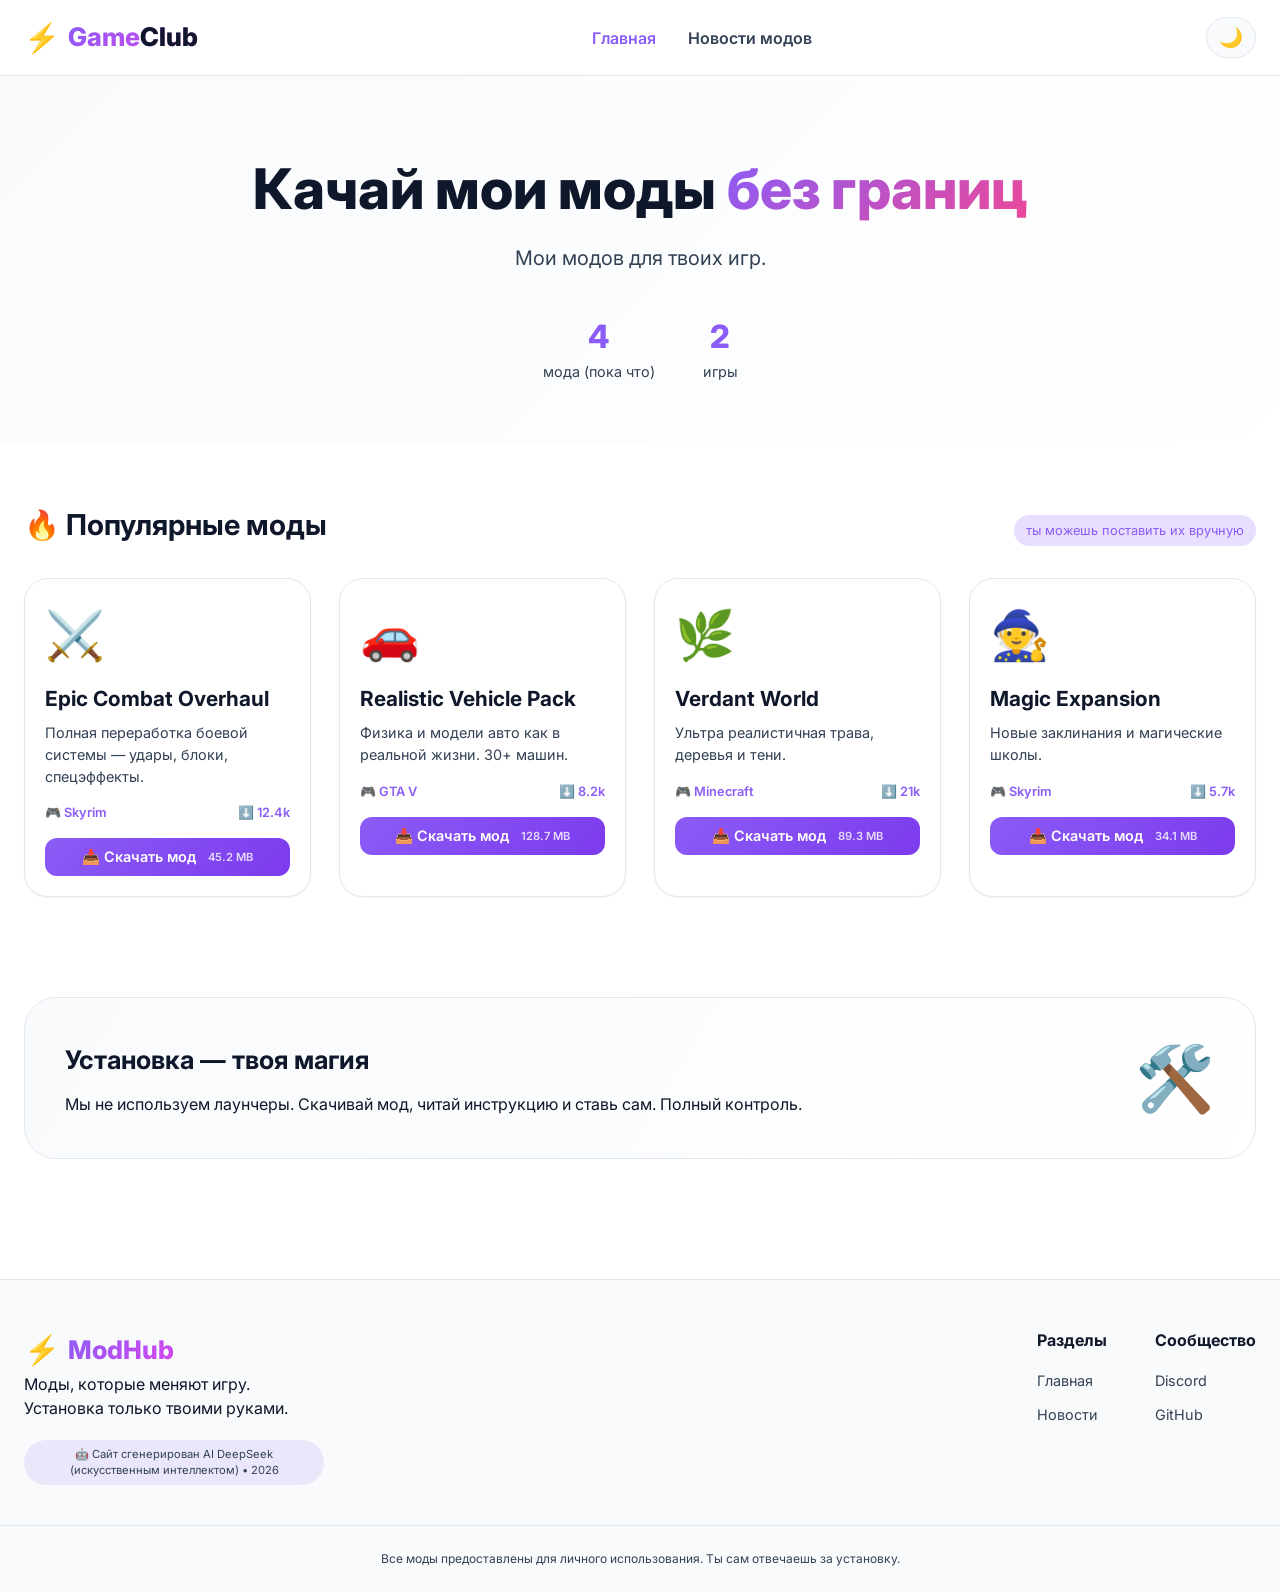
==== index.html @ 38d7b383 "Add files via upload" ====
<!DOCTYPE html>
<html lang="ru">
<head>
    <meta charset="UTF-8">
    <meta name="viewport" content="width=device-width, initial-scale=1.0, viewport-fit=cover">
    <title>Game Club — современные моды для игр</title>
    <link rel="stylesheet" href="style.css">
    <link href="https://fonts.googleapis.com/css2?family=Inter:opsz,wght@14..32,300;14..32,400;14..32,600;14..32,700;14..32,800&display=swap" rel="stylesheet">
</head>
<body>

    <!-- Хедер с меню сверху -->
    <header class="header">
        <div class="container header__inner">
            <div class="logo">
                <span class="logo__icon">⚡</span>
                <span class="logo__text">Game<span class="logo__accent">Club</span></span>
            </div>
            <nav class="nav">
                <ul class="nav__list">
                    <li><a href="#" class="nav__link active" data-page="home">Главная</a></li>
                    <li><a href="#" class="nav__link" data-page="news">Новости модов</a></li>
                </ul>
            </nav>
            <div class="header__actions">
                <button class="theme-toggle" id="themeToggle" aria-label="Сменить тему">🌙</button>
                <button class="mobile-menu-btn" id="mobileMenuBtn" aria-label="Меню">☰</button>
            </div>
        </div>
    </header>

    <!-- Основной контент -->
    <main id="app">
        <!-- Главная страница -->
        <div id="home-page" class="page active">
            <section class="hero">
                <div class="container">
                    <div class="hero__content">
                        <h1 class="hero__title">Качай мои моды <span class="gradient-text">без границ</span></h1>
                        <p class="hero__desc">Мои модов для твоих игр.</p>
                        <div class="hero__stats">
                            <div class="stat"><span class="stat__number">4</span> <span class="stat__label">мода (пока что)</span></div>
                            <div class="stat"><span class="stat__number">2</span> <span class="stat__label">игры</span></div>
                        </div>
                    </div>
                </div>
            </section>
            <section class="featured-mods">
                <div class="container">
                    <div class="section-header">
                        <h2 class="section-title">🔥 Популярные моды</h2>
                        <span class="section-badge">ты можешь поставить их вручную</span>
                    </div>
                    <div class="mods-grid" id="modsGrid">
                        <!-- Карточки модов будут загружены через JS -->
                    </div>
                </div>
            </section>

            <section class="info-banner">
                <div class="container">
                    <div class="banner-card">
                        <div class="banner__text">
                            <h3>Установка — твоя магия</h3>
                            <p>Мы не используем лаунчеры. Скачивай мод, читай инструкцию и ставь сам. Полный контроль.</p>
                        </div>
                        <div class="banner__icon">🛠️</div>
                    </div>
                </div>
            </section>
        </div>

        <!-- НОВОСТНАЯ страница -->
        <div id="news-page" class="page">
            <section class="news-section">
                <div class="container">
                    <div class="section-header">
                        <h2 class="section-title">📰 Новости модов</h2>
                    </div>
                    <div class="news-grid" id="newsGrid">
                        <!-- Новости подгружаются из JS -->
                    </div>
                </div>
            </section>
        </div>
    </main>

    <!-- Футер -->
    <footer class="footer">
        <div class="container footer__inner">
            <div class="footer__info">
                <div class="logo logo--small">
                    <span class="logo__icon">⚡</span>
                    <span class="logo__text">ModHub</span>
                </div>
                <p class="footer__tagline">Моды, которые меняют игру. Установка только твоими руками.</p>
                <div class="generated-badge">
                    🤖 Сайт сгенерирован AI DeepSeek (искусственным интеллектом) • 2026
                </div>
            </div>
            <div class="footer__links">
                <div class="footer__col">
                    <h4>Разделы</h4>
                    <ul>
                        <li><a href="#" data-page="home">Главная</a></li>
                        <li><a href="#" data-page="news">Новости</a></li>
                    </ul>
                </div>
                <div class="footer__col">
                    <h4>Сообщество</h4>
                    <ul>
                        <li><a href="#">Discord</a></li>
                        <li><a href="#">GitHub</a></li>
                    </ul>
                </div>
            </div>
        </div>
        <div class="footer__bottom">
            <div class="container">
                <p>Все моды предоставлены для личного использования. Ты сам отвечаешь за установку.</p>
            </div>
        </div>
    </footer>

    <script src="script.js"></script>
</body>
</html>
---- style.css ----
/* RESET + Базовые стили */
* {
    margin: 0;
    padding: 0;
    box-sizing: border-box;
}

body {
    font-family: 'Inter', sans-serif;
    background-color: var(--bg-primary);
    color: var(--text-primary);
    line-height: 1.5;
    transition: background-color 0.3s ease, color 0.2s ease;
}

:root {
    --bg-primary: #ffffff;
    --bg-secondary: #f8fafc;
    --bg-card: #ffffff;
    --text-primary: #0f172a;
    --text-secondary: #334155;
    --border-color: #e2e8f0;
    --accent: #8b5cf6;
    --accent-dark: #7c3aed;
    --accent-glow: rgba(139, 92, 246, 0.2);
    --shadow-sm: 0 1px 2px 0 rgb(0 0 0 / 0.05);
    --shadow-md: 0 4px 6px -1px rgb(0 0 0 / 0.1);
    --shadow-lg: 0 10px 15px -3px rgb(0 0 0 / 0.1);
}

body.dark {
    --bg-primary: #0f172a;
    --bg-secondary: #1e293b;
    --bg-card: #1e293b;
    --text-primary: #f1f5f9;
    --text-secondary: #cbd5e1;
    --border-color: #334155;
}

.container {
    max-width: 1280px;
    margin: 0 auto;
    padding: 0 24px;
}

/* Header */
.header {
    position: sticky;
    top: 0;
    background: var(--bg-primary);
    border-bottom: 1px solid var(--border-color);
    backdrop-filter: blur(8px);
    z-index: 100;
    padding: 16px 0;
}

.header__inner {
    display: flex;
    align-items: center;
    justify-content: space-between;
    gap: 20px;
}

.logo {
    display: flex;
    align-items: center;
    gap: 8px;
    font-size: 1.6rem;
    font-weight: 800;
}

.logo__icon {
    font-size: 1.8rem;
}

.logo__text {
    background: linear-gradient(135deg, #8b5cf6, #d946ef);
    -webkit-background-clip: text;
    background-clip: text;
    color: transparent;
}

.logo__accent {
    color: var(--text-primary);
    background: none;
    -webkit-background: unset;
}

.nav__list {
    display: flex;
    gap: 32px;
    list-style: none;
}

.nav__link {
    text-decoration: none;
    font-weight: 600;
    color: var(--text-secondary);
    transition: color 0.2s;
    font-size: 1rem;
}

.nav__link:hover, .nav__link.active {
    color: var(--accent);
}

.header__actions {
    display: flex;
    gap: 12px;
    align-items: center;
}

.theme-toggle, .mobile-menu-btn {
    background: var(--bg-secondary);
    border: 1px solid var(--border-color);
    border-radius: 40px;
    padding: 8px 12px;
    cursor: pointer;
    font-size: 1.2rem;
    transition: all 0.2s;
    color: var(--text-primary);
}

.mobile-menu-btn {
    display: none;
}

/* Pages */
.page {
    display: none;
    animation: fadeIn 0.3s ease;
}

.page.active {
    display: block;
}

@keyframes fadeIn {
    from { opacity: 0; transform: translateY(8px);}
    to { opacity: 1; transform: translateY(0);}
}

/* Hero */
.hero {
    padding: 80px 0 60px;
    background: linear-gradient(135deg, var(--bg-secondary) 0%, var(--bg-primary) 100%);
}

.hero__content {
    text-align: center;
    max-width: 780px;
    margin: 0 auto;
}

.hero__title {
    font-size: 3.5rem;
    font-weight: 800;
    line-height: 1.2;
    margin-bottom: 20px;
}

.gradient-text {
    background: linear-gradient(135deg, #8b5cf6, #ec4899);
    -webkit-background-clip: text;
    background-clip: text;
    color: transparent;
}

.hero__desc {
    font-size: 1.25rem;
    color: var(--text-secondary);
    margin-bottom: 40px;
}

.hero__stats {
    display: flex;
    justify-content: center;
    gap: 48px;
    flex-wrap: wrap;
}

.stat {
    display: flex;
    flex-direction: column;
}

.stat__number {
    font-size: 2rem;
    font-weight: 800;
    color: var(--accent);
}

.stat__label {
    font-size: 0.9rem;
    color: var(--text-secondary);
}

/* Section */
.section-header {
    display: flex;
    justify-content: space-between;
    align-items: baseline;
    flex-wrap: wrap;
    margin-bottom: 32px;
}

.section-title {
    font-size: 1.8rem;
    font-weight: 700;
}

.section-badge {
    background: var(--accent-glow);
    padding: 6px 12px;
    border-radius: 100px;
    font-size: 0.8rem;
    color: var(--accent);
}

/* Моды грид */
.featured-mods, .news-section {
    padding: 60px 0;
}

.mods-grid, .news-grid {
    display: grid;
    grid-template-columns: repeat(auto-fill, minmax(280px, 1fr));
    gap: 28px;
}

.mod-card {
    background: var(--bg-card);
    border: 1px solid var(--border-color);
    border-radius: 24px;
    padding: 20px;
    transition: transform 0.2s, box-shadow 0.2s;
    box-shadow: var(--shadow-sm);
}

.mod-card:hover {
    transform: translateY(-4px);
    box-shadow: var(--shadow-md);
}

.mod-icon {
    font-size: 3rem;
    margin-bottom: 12px;
}

.mod-title {
    font-size: 1.3rem;
    font-weight: 700;
    margin-bottom: 8px;
}

.mod-desc {
    color: var(--text-secondary);
    font-size: 0.9rem;
    margin-bottom: 16px;
}

.mod-meta {
    display: flex;
    justify-content: space-between;
    align-items: center;
    font-size: 0.8rem;
    color: var(--accent);
    font-weight: 600;
}

/* НОВОСТИ — ПЛАВНЫЕ АНИМАЦИИ */
.news-card {
    background: var(--bg-card);
    border-radius: 20px;
    border: 1px solid var(--border-color);
    padding: 20px;
    transition: all 0.3s cubic-bezier(0.4, 0, 0.2, 1);
    box-shadow: var(--shadow-sm);
    opacity: 0;
    transform: translateY(20px);
    animation: fadeInUp 0.5s cubic-bezier(0.4, 0, 0.2, 1) forwards;
}

/* Задержки для последовательного появления новостей */
.news-card:nth-child(1) { animation-delay: 0.05s; }
.news-card:nth-child(2) { animation-delay: 0.15s; }
.news-card:nth-child(3) { animation-delay: 0.25s; }
.news-card:nth-child(4) { animation-delay: 0.35s; }
.news-card:nth-child(5) { animation-delay: 0.45s; }
.news-card:nth-child(6) { animation-delay: 0.55s; }

@keyframes fadeInUp {
    from {
        opacity: 0;
        transform: translateY(30px);
    }
    to {
        opacity: 1;
        transform: translateY(0);
    }
}

/* Анимация при наведении на новость */
.news-card:hover {
    transform: translateY(-6px) scale(1.02);
    box-shadow: var(--shadow-lg);
    border-color: var(--accent);
    transition: all 0.3s cubic-bezier(0.4, 0, 0.2, 1);
}

/* Анимация для даты */
.news-date {
    font-size: 0.75rem;
    color: var(--accent);
    text-transform: uppercase;
    letter-spacing: 1px;
    margin-bottom: 12px;
    display: inline-block;
    transition: transform 0.2s ease;
}

.news-card:hover .news-date {
    transform: translateX(5px);
}

/* Анимация для заголовка */
.news-title {
    font-size: 1.25rem;
    font-weight: 700;
    margin-bottom: 12px;
    transition: color 0.2s ease;
}

.news-card:hover .news-title {
    color: var(--accent);
}

/* Анимация для текста */
.news-excerpt {
    color: var(--text-secondary);
    font-size: 0.9rem;
    transition: color 0.2s ease;
}

/* Пульсация для новых новостей (если добавить класс .new) */
.news-card.new {
    animation: pulse 0.5s ease;
}

@keyframes pulse {
    0% {
        box-shadow: 0 0 0 0 var(--accent-glow);
    }
    70% {
        box-shadow: 0 0 0 10px rgba(139, 92, 246, 0);
    }
    100% {
        box-shadow: 0 0 0 0 rgba(139, 92, 246, 0);
    }
}

/* Banner */
.info-banner {
    padding: 40px 0 80px;
}

.banner-card {
    background: linear-gradient(120deg, var(--bg-secondary), var(--bg-primary));
    border-radius: 32px;
    padding: 32px 40px;
    display: flex;
    justify-content: space-between;
    align-items: center;
    border: 1px solid var(--border-color);
    flex-wrap: wrap;
    gap: 20px;
}

.banner__text h3 {
    font-size: 1.6rem;
    margin-bottom: 12px;
}

.banner__icon {
    font-size: 4rem;
}

/* Footer */
.footer {
    background: var(--bg-secondary);
    border-top: 1px solid var(--border-color);
    padding: 48px 0 24px;
    margin-top: 40px;
}

.footer__inner {
    display: flex;
    justify-content: space-between;
    flex-wrap: wrap;
    gap: 40px;
    margin-bottom: 40px;
}

.footer__info {
    max-width: 300px;
}

.generated-badge {
    background: rgba(139, 92, 246, 0.12);
    padding: 6px 12px;
    border-radius: 40px;
    font-size: 0.7rem;
    text-align: center;
    margin-top: 20px;
    color: var(--text-secondary);
}

.footer__links {
    display: flex;
    gap: 48px;
    flex-wrap: wrap;
}

.footer__col h4 {
    margin-bottom: 16px;
    font-size: 1rem;
}

.footer__col ul {
    list-style: none;
}

.footer__col li {
    margin-bottom: 10px;
}

.footer__col a {
    text-decoration: none;
    color: var(--text-secondary);
    font-size: 0.9rem;
    transition: color 0.2s;
}

.footer__col a:hover {
    color: var(--accent);
}

.footer__bottom {
    text-align: center;
    padding-top: 24px;
    border-top: 1px solid var(--border-color);
    font-size: 0.75rem;
    color: var(--text-secondary);
}

/* Адаптация */
@media (max-width: 768px) {
    .container {
        padding: 0 20px;
    }
    
    .nav {
        position: fixed;
        top: 70px;
        left: -100%;
        width: 80%;
        height: calc(100vh - 70px);
        background: var(--bg-primary);
        border-right: 1px solid var(--border-color);
        transition: left 0.3s ease;
        z-index: 99;
        padding: 32px;
    }
    
    .nav.open {
        left: 0;
    }
    
    .nav__list {
        flex-direction: column;
        gap: 24px;
    }
    
    .mobile-menu-btn {
        display: block;
    }
    
    .hero__title {
        font-size: 2.2rem;
    }
    
    .hero__stats {
        gap: 24px;
    }
    
    .stat__number {
        font-size: 1.5rem;
    }
    
    .section-title {
        font-size: 1.5rem;
    }
    
    .banner-card {
        flex-direction: column;
        text-align: center;
    }
    
    .footer__inner {
        flex-direction: column;
    }
    
    /* Адаптация анимаций для мобильных */
    .news-card:hover {
        transform: translateY(-4px) scale(1.01);
    }
}

@media (max-width: 480px) {
    .mods-grid, .news-grid {
        grid-template-columns: 1fr;
    }
    
    /* Уменьшаем анимации на маленьких экранах */
    @keyframes fadeInUp {
        from {
            opacity: 0;
            transform: translateY(15px);
        }
        to {
            opacity: 1;
            transform: translateY(0);
        }
    }
}/* Кнопка скачивания мода */
.mod-download-btn {
    width: 100%;
    margin-top: 16px;
    padding: 10px 16px;
    background: linear-gradient(135deg, var(--accent), var(--accent-dark));
    color: white;
    border: none;
    border-radius: 12px;
    font-weight: 600;
    font-size: 0.9rem;
    cursor: pointer;
    transition: all 0.2s ease;
    display: flex;
    align-items: center;
    justify-content: center;
    gap: 8px;
    font-family: inherit;
}

.mod-download-btn:hover {
    transform: translateY(-2px);
    box-shadow: 0 4px 12px var(--accent-glow);
}

.mod-download-btn:active {
    transform: translateY(0);
}

.download-size {
    font-size: 0.7rem;
    opacity: 0.8;
    margin-left: 4px;
}

/* Уведомления о скачивании */
.download-notification {
    position: fixed;
    bottom: 20px;
    right: 20px;
    background: var(--bg-card);
    border-left: 4px solid var(--accent);
    border-radius: 12px;
    padding: 12px 16px;
    display: flex;
    align-items: center;
    gap: 12px;
    box-shadow: var(--shadow-lg);
    z-index: 1000;
    transform: translateX(400px);
    transition: transform 0.3s ease;
    max-width: 350px;
    font-size: 0.9rem;
}

.download-notification.show {
    transform: translateX(0);
}

.download-notification--success {
    border-left-color: #10b981;
}

.download-notification--error {
    border-left-color: #ef4444;
}

.download-notification--info {
    border-left-color: var(--accent);
}

.notification-icon {
    font-size: 1.2rem;
}

.notification-text {
    flex: 1;
    color: var(--text-primary);
}

.notification-close {
    background: none;
    border: none;
    font-size: 1.2rem;
    cursor: pointer;
    color: var(--text-secondary);
    padding: 0 4px;
}

.notification-close:hover {
    color: var(--text-primary);
}

/* Адаптация для мобильных */
@media (max-width: 768px) {
    .download-notification {
        left: 20px;
        right: 20px;
        max-width: calc(100% - 40px);
        transform: translateY(100px);
    }
    
    .download-notification.show {
        transform: translateY(0);
    }
}
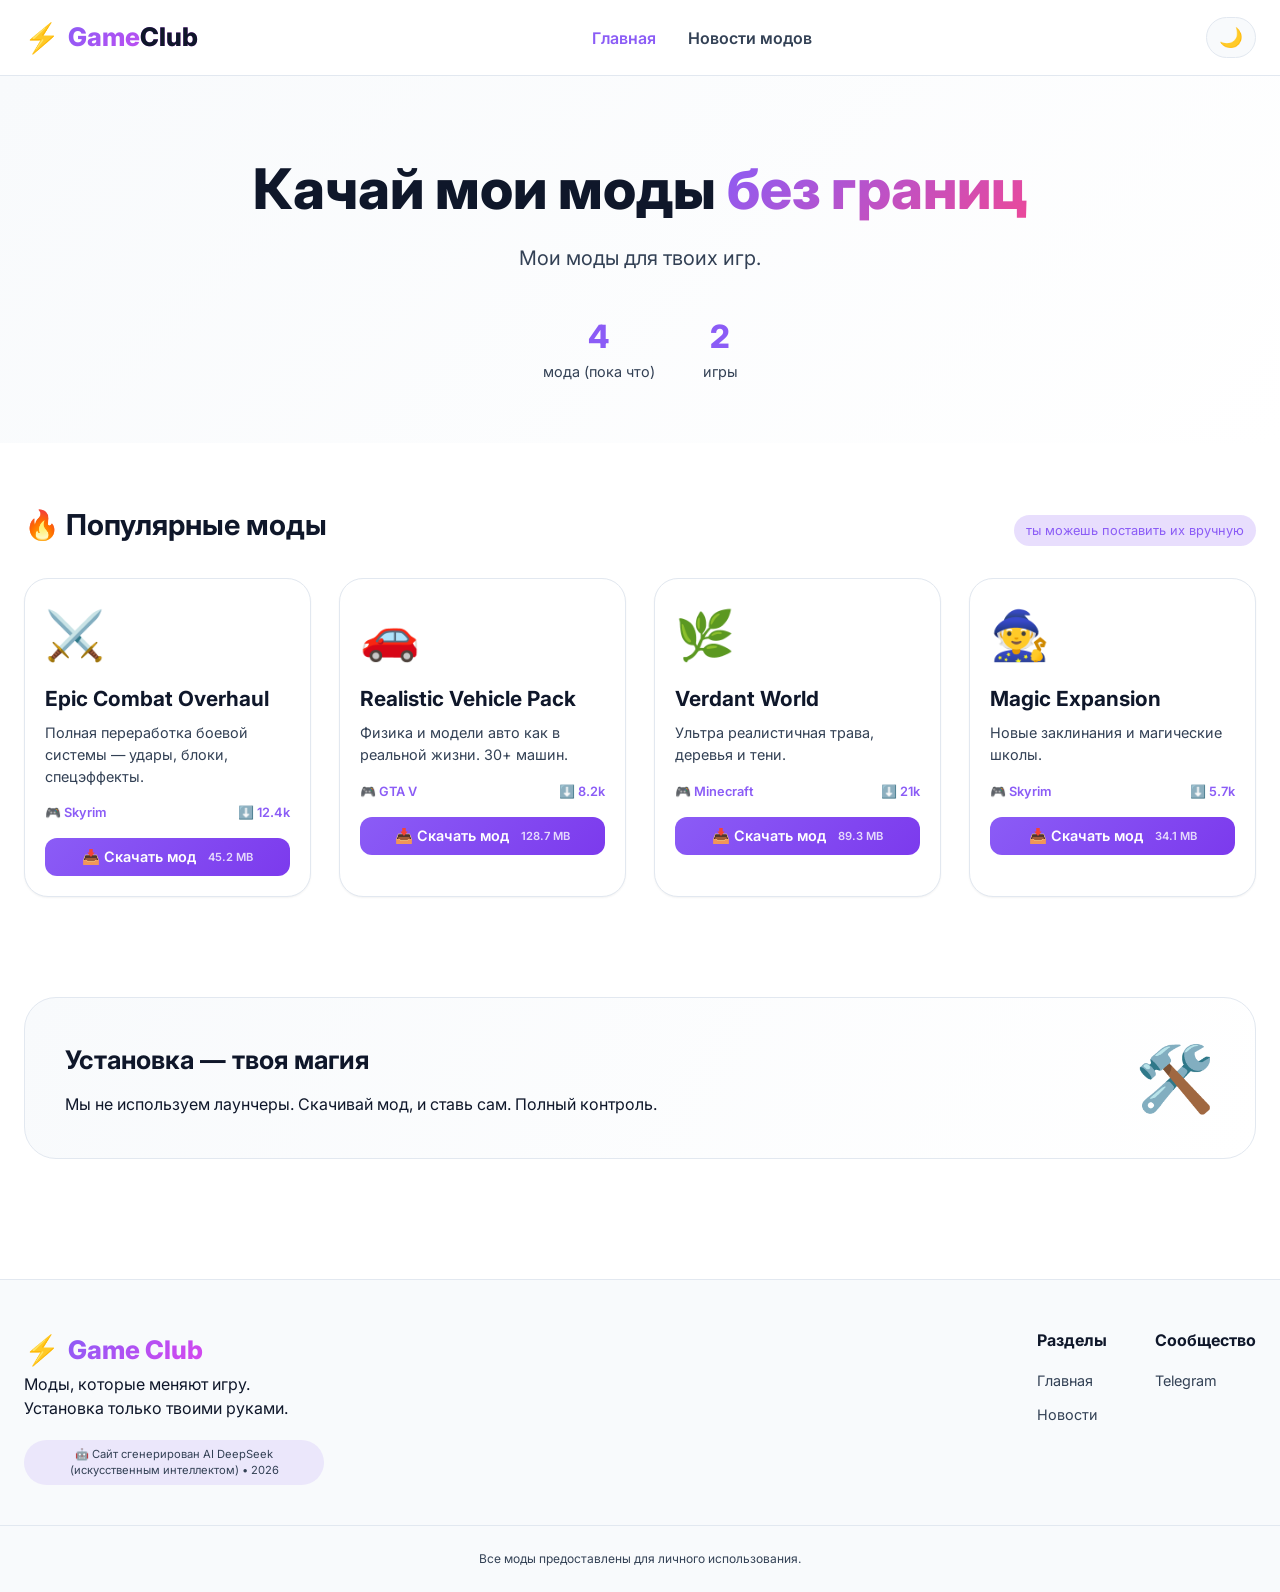
==== commit 5663e0a9: "index.html" ====
--- a/index.html
+++ b/index.html
@@ -37,7 +37,7 @@
                 <div class="container">
                     <div class="hero__content">
                         <h1 class="hero__title">Качай мои моды <span class="gradient-text">без границ</span></h1>
-                        <p class="hero__desc">Мои модов для твоих игр.</p>
+                        <p class="hero__desc">Мои моды для твоих игр.</p>
                         <div class="hero__stats">
                             <div class="stat"><span class="stat__number">4</span> <span class="stat__label">мода (пока что)</span></div>
                             <div class="stat"><span class="stat__number">2</span> <span class="stat__label">игры</span></div>
@@ -62,7 +62,7 @@
                     <div class="banner-card">
                         <div class="banner__text">
                             <h3>Установка — твоя магия</h3>
-                            <p>Мы не используем лаунчеры. Скачивай мод, читай инструкцию и ставь сам. Полный контроль.</p>
+                            <p>Мы не используем лаунчеры. Скачивай мод, и ставь сам. Полный контроль.</p>
                         </div>
                         <div class="banner__icon">🛠️</div>
                     </div>
@@ -91,7 +91,7 @@
             <div class="footer__info">
                 <div class="logo logo--small">
                     <span class="logo__icon">⚡</span>
-                    <span class="logo__text">ModHub</span>
+                    <span class="logo__text">Game Club</span>
                 </div>
                 <p class="footer__tagline">Моды, которые меняют игру. Установка только твоими руками.</p>
                 <div class="generated-badge">
@@ -109,19 +109,18 @@
                 <div class="footer__col">
                     <h4>Сообщество</h4>
                     <ul>
-                        <li><a href="#">Discord</a></li>
-                        <li><a href="#">GitHub</a></li>
+                        <li><a href="https://t.me/GameClub541">Telegram</a></li>
                     </ul>
                 </div>
             </div>
         </div>
         <div class="footer__bottom">
             <div class="container">
-                <p>Все моды предоставлены для личного использования. Ты сам отвечаешь за установку.</p>
+                <p>Все моды предоставлены для личного использования.</p>
             </div>
         </div>
     </footer>
 
     <script src="script.js"></script>
 </body>
-</html>+</html>
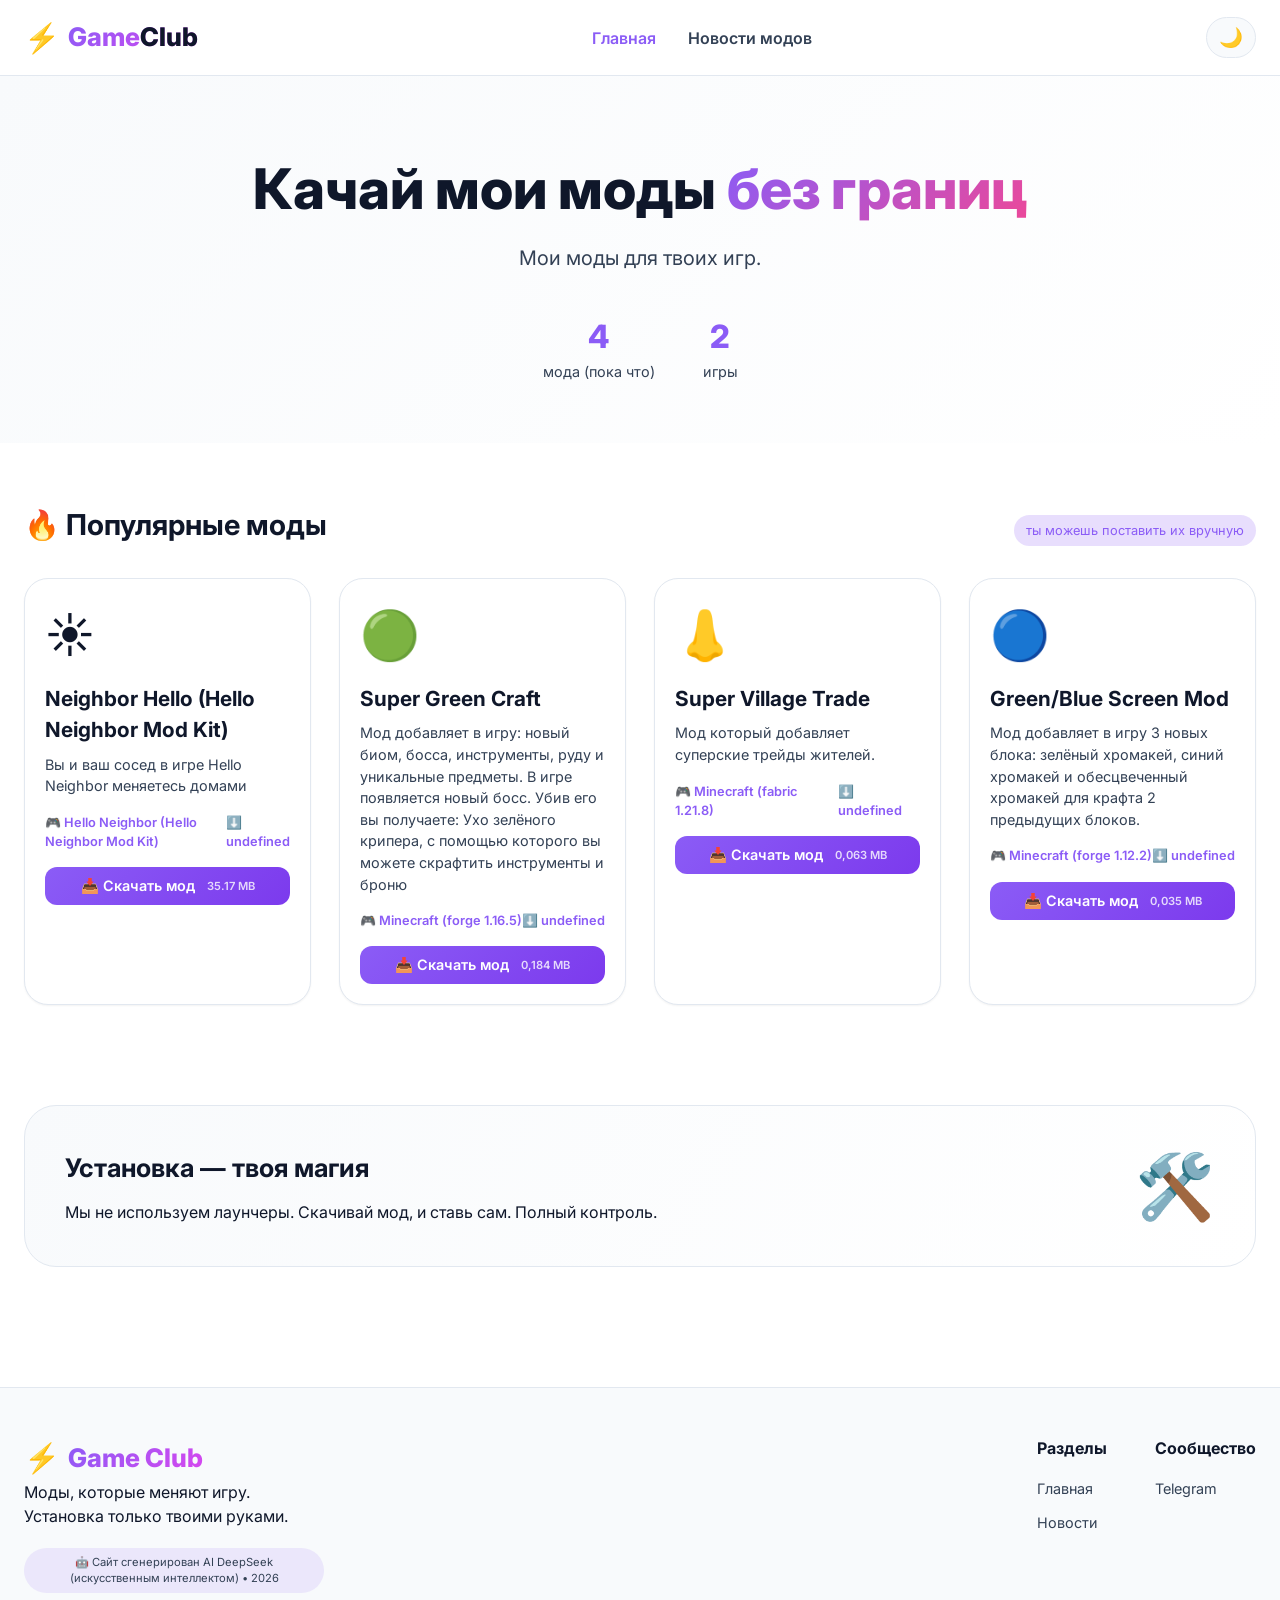
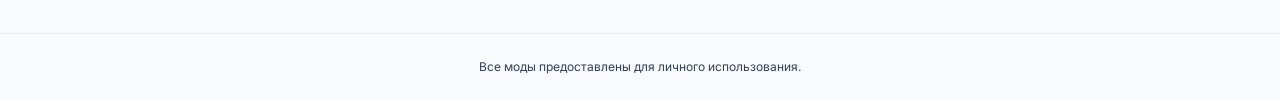
==== commit 77d98bf3: "Update index.html" ====
--- a/index.html
+++ b/index.html
@@ -6,6 +6,7 @@
     <title>Game Club — современные моды для игр</title>
     <link rel="stylesheet" href="style.css">
     <link href="https://fonts.googleapis.com/css2?family=Inter:opsz,wght@14..32,300;14..32,400;14..32,600;14..32,700;14..32,800&display=swap" rel="stylesheet">
+    <link rel="icon" href="channels4_profile.jpg" type="image/x-icon">
 </head>
 <body>
 
